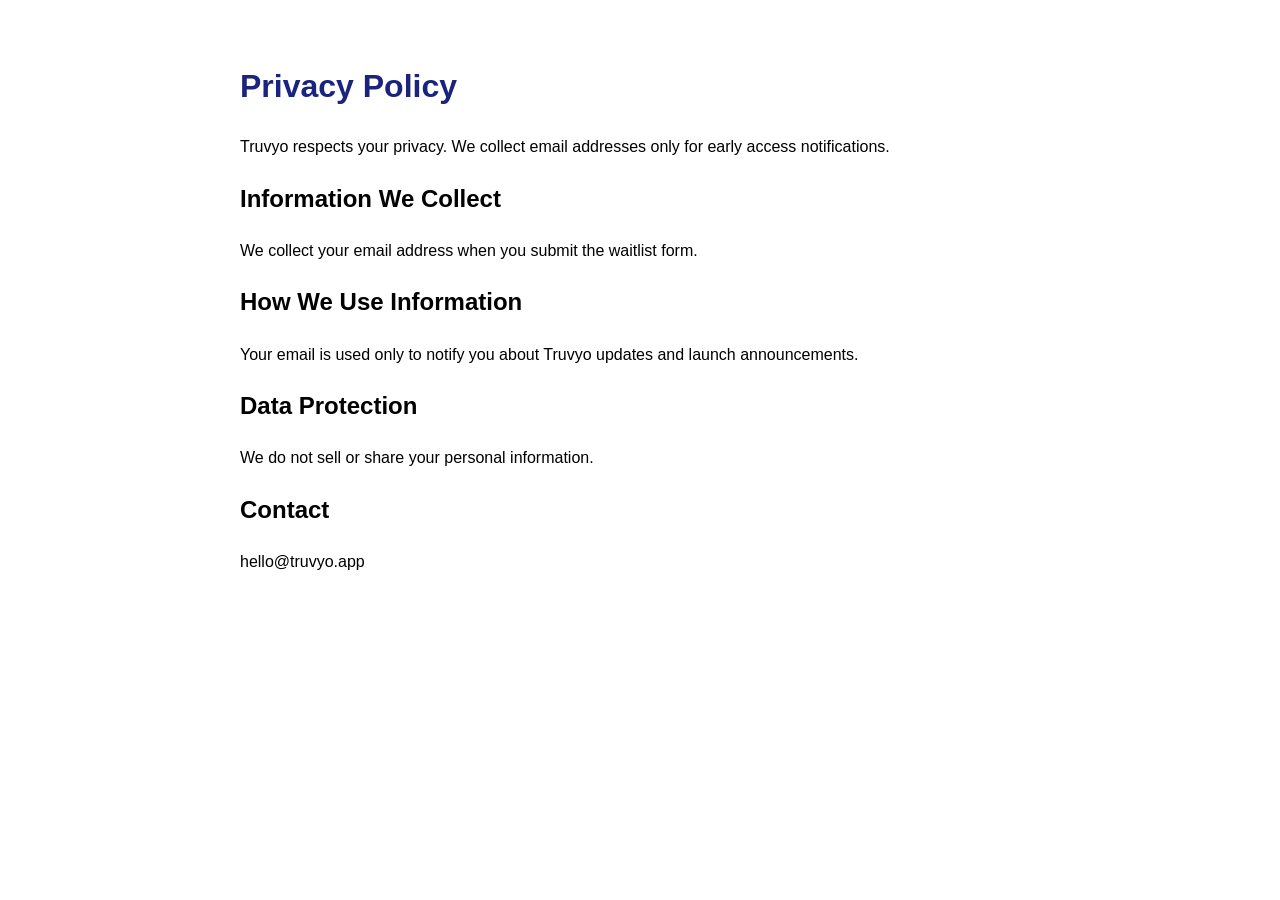
==== privacy.html @ 1d45cd67 "Create privacy.html" ====
<!DOCTYPE html>
<html lang="en">

<head>
<meta charset="UTF-8">
<title>Privacy Policy — Truvyo</title>

<meta name="viewport" content="width=device-width, initial-scale=1.0">

<style>

body {
font-family: Arial, sans-serif;
max-width: 800px;
margin: auto;
padding: 40px;
line-height: 1.6;
}

h1 {
color: #1A237E;
}

</style>

</head>

<body>

<h1>Privacy Policy</h1>

<p>
Truvyo respects your privacy. We collect email addresses
only for early access notifications.
</p>

<h2>Information We Collect</h2>

<p>
We collect your email address when you submit
the waitlist form.
</p>

<h2>How We Use Information</h2>

<p>
Your email is used only to notify you about
Truvyo updates and launch announcements.
</p>

<h2>Data Protection</h2>

<p>
We do not sell or share your personal information.
</p>

<h2>Contact</h2>

<p>
hello@truvyo.app
</p>

</body>

</html>
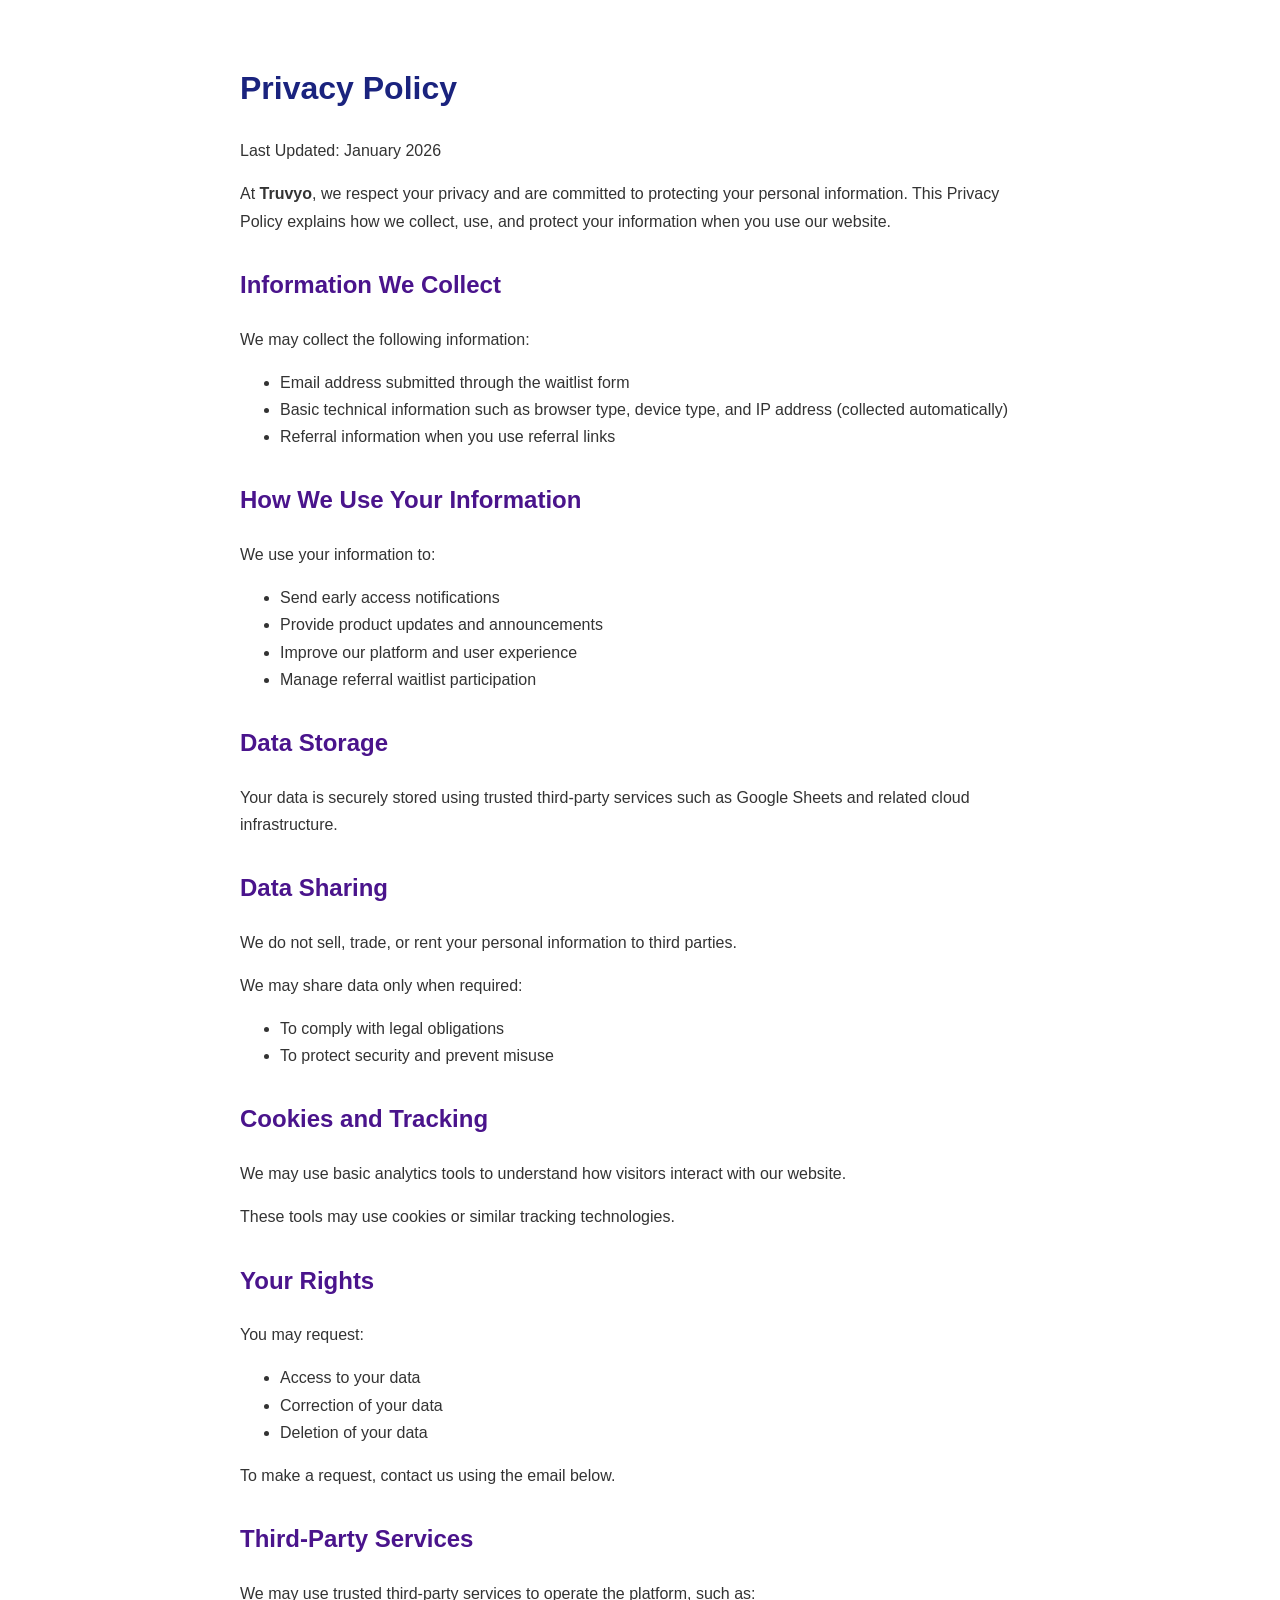
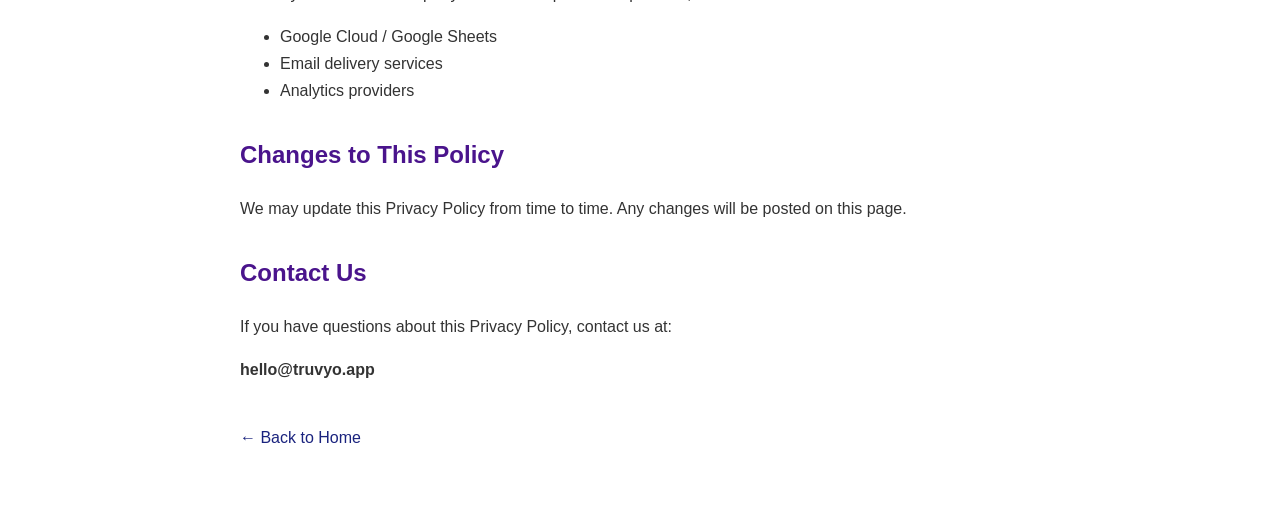
==== commit e7d4d0b8: "Update privacy.html" ====
--- a/privacy.html
+++ b/privacy.html
@@ -2,23 +2,52 @@
 <html lang="en">
 
 <head>
+
 <meta charset="UTF-8">
+
 <title>Privacy Policy — Truvyo</title>
 
-<meta name="viewport" content="width=device-width, initial-scale=1.0">
+<meta name="viewport"
+content="width=device-width, initial-scale=1.0">
 
 <style>
 
 body {
+
 font-family: Arial, sans-serif;
+
 max-width: 800px;
+
 margin: auto;
+
 padding: 40px;
-line-height: 1.6;
+
+line-height: 1.7;
+
+color: #333;
+
 }
 
 h1 {
+
 color: #1A237E;
+
+}
+
+h2 {
+
+margin-top: 30px;
+
+color: #4A148C;
+
+}
+
+a {
+
+color: #1A237E;
+
+text-decoration: none;
+
 }
 
 </style>
@@ -30,34 +59,183 @@
 <h1>Privacy Policy</h1>
 
 <p>
-Truvyo respects your privacy. We collect email addresses
-only for early access notifications.
+Last Updated: January 2026
+</p>
+
+<p>
+At <strong>Truvyo</strong>, we respect your privacy and are committed
+to protecting your personal information.
+This Privacy Policy explains how we collect,
+use, and protect your information when you use
+our website.
 </p>
 
 <h2>Information We Collect</h2>
 
 <p>
-We collect your email address when you submit
-the waitlist form.
-</p>
-
-<h2>How We Use Information</h2>
-
-<p>
-Your email is used only to notify you about
-Truvyo updates and launch announcements.
-</p>
-
-<h2>Data Protection</h2>
-
-<p>
-We do not sell or share your personal information.
-</p>
-
-<h2>Contact</h2>
-
-<p>
+We may collect the following information:
+</p>
+
+<ul>
+
+<li>
+Email address submitted through the waitlist form
+</li>
+
+<li>
+Basic technical information such as browser type,
+device type, and IP address (collected automatically)
+</li>
+
+<li>
+Referral information when you use referral links
+</li>
+
+</ul>
+
+<h2>How We Use Your Information</h2>
+
+<p>
+We use your information to:
+</p>
+
+<ul>
+
+<li>
+Send early access notifications
+</li>
+
+<li>
+Provide product updates and announcements
+</li>
+
+<li>
+Improve our platform and user experience
+</li>
+
+<li>
+Manage referral waitlist participation
+</li>
+
+</ul>
+
+<h2>Data Storage</h2>
+
+<p>
+Your data is securely stored using trusted
+third-party services such as Google Sheets
+and related cloud infrastructure.
+</p>
+
+<h2>Data Sharing</h2>
+
+<p>
+We do not sell, trade, or rent your personal
+information to third parties.
+</p>
+
+<p>
+We may share data only when required:
+</p>
+
+<ul>
+
+<li>
+To comply with legal obligations
+</li>
+
+<li>
+To protect security and prevent misuse
+</li>
+
+</ul>
+
+<h2>Cookies and Tracking</h2>
+
+<p>
+We may use basic analytics tools to
+understand how visitors interact
+with our website.
+</p>
+
+<p>
+These tools may use cookies
+or similar tracking technologies.
+</p>
+
+<h2>Your Rights</h2>
+
+<p>
+You may request:
+</p>
+
+<ul>
+
+<li>
+Access to your data
+</li>
+
+<li>
+Correction of your data
+</li>
+
+<li>
+Deletion of your data
+</li>
+
+</ul>
+
+<p>
+To make a request, contact us
+using the email below.
+</p>
+
+<h2>Third-Party Services</h2>
+
+<p>
+We may use trusted third-party
+services to operate the platform,
+such as:
+</p>
+
+<ul>
+
+<li>Google Cloud / Google Sheets</li>
+<li>Email delivery services</li>
+<li>Analytics providers</li>
+
+</ul>
+
+<h2>Changes to This Policy</h2>
+
+<p>
+We may update this Privacy Policy
+from time to time.
+Any changes will be posted
+on this page.
+</p>
+
+<h2>Contact Us</h2>
+
+<p>
+If you have questions about
+this Privacy Policy,
+contact us at:
+</p>
+
+<p>
+<strong>
 hello@truvyo.app
+</strong>
+</p>
+
+<p style="margin-top:40px;">
+
+<a href="/">
+← Back to Home
+
+</a>
+
 </p>
 
 </body>
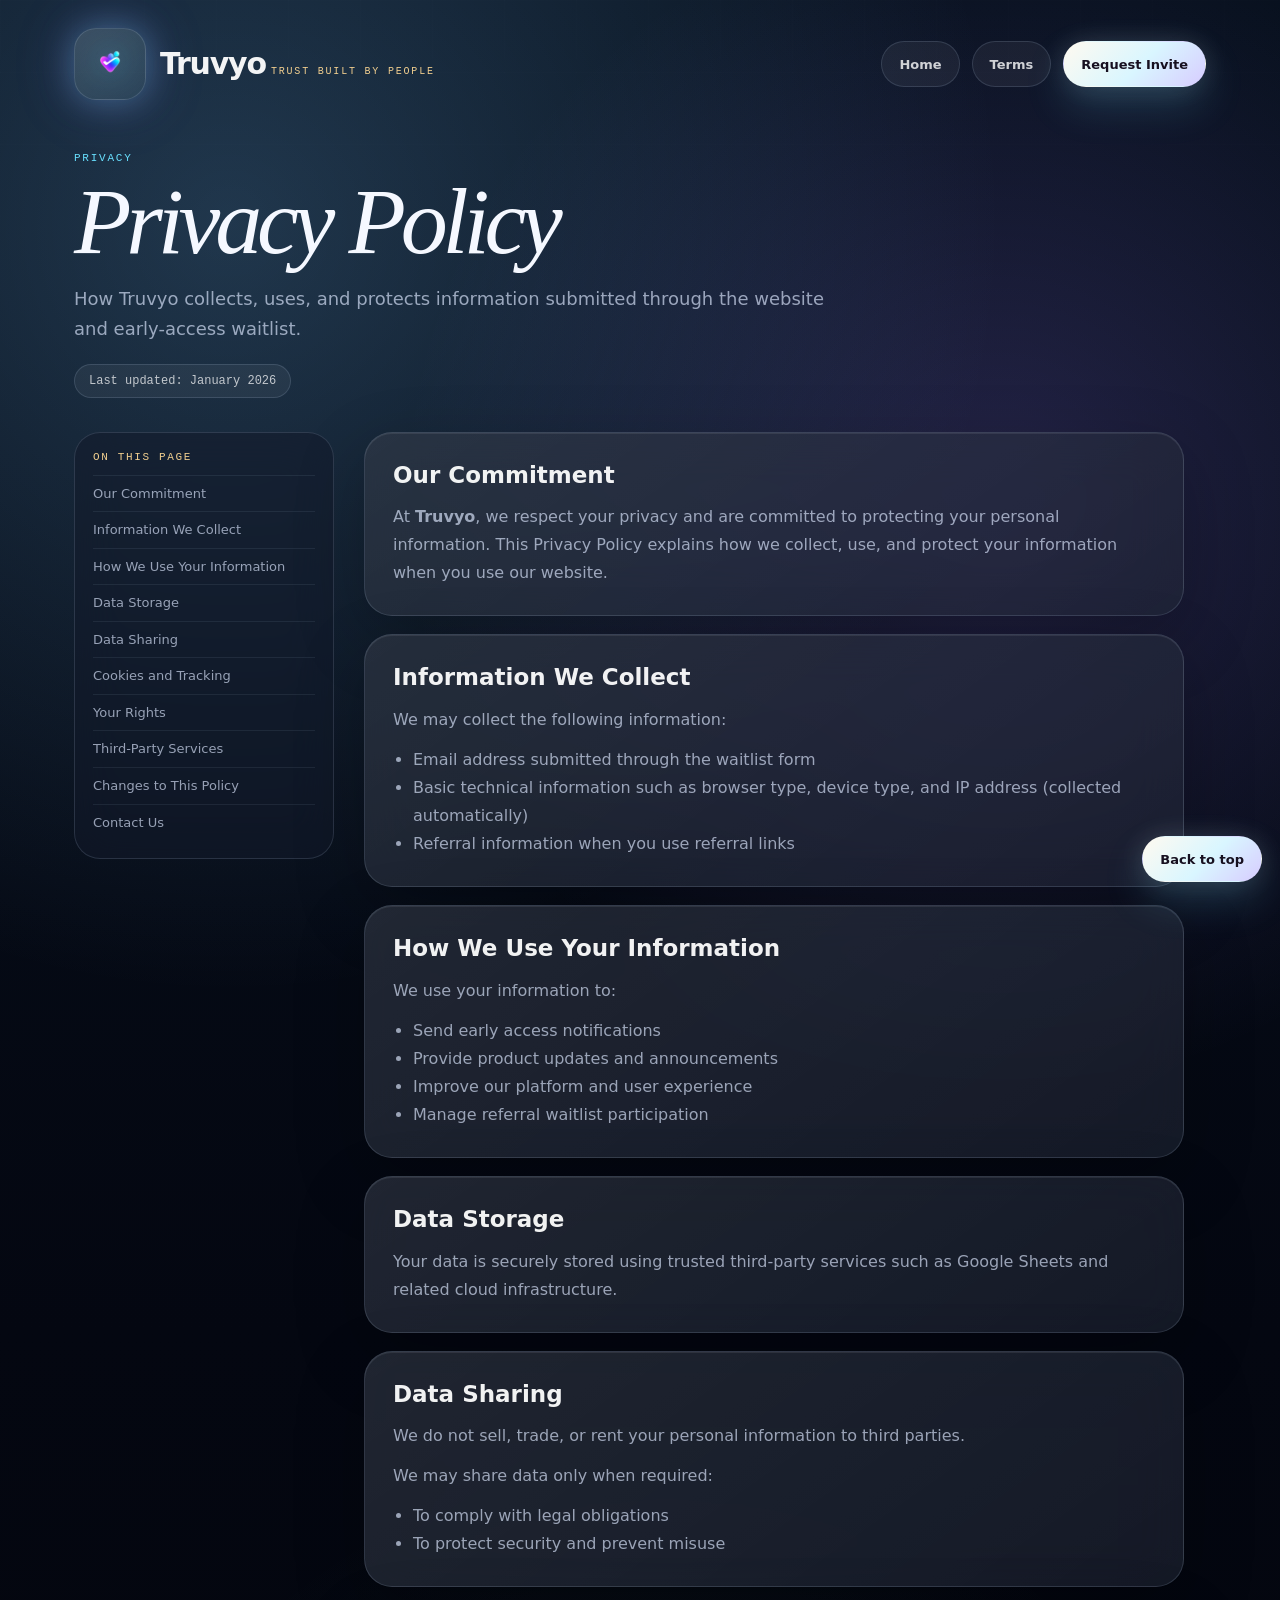
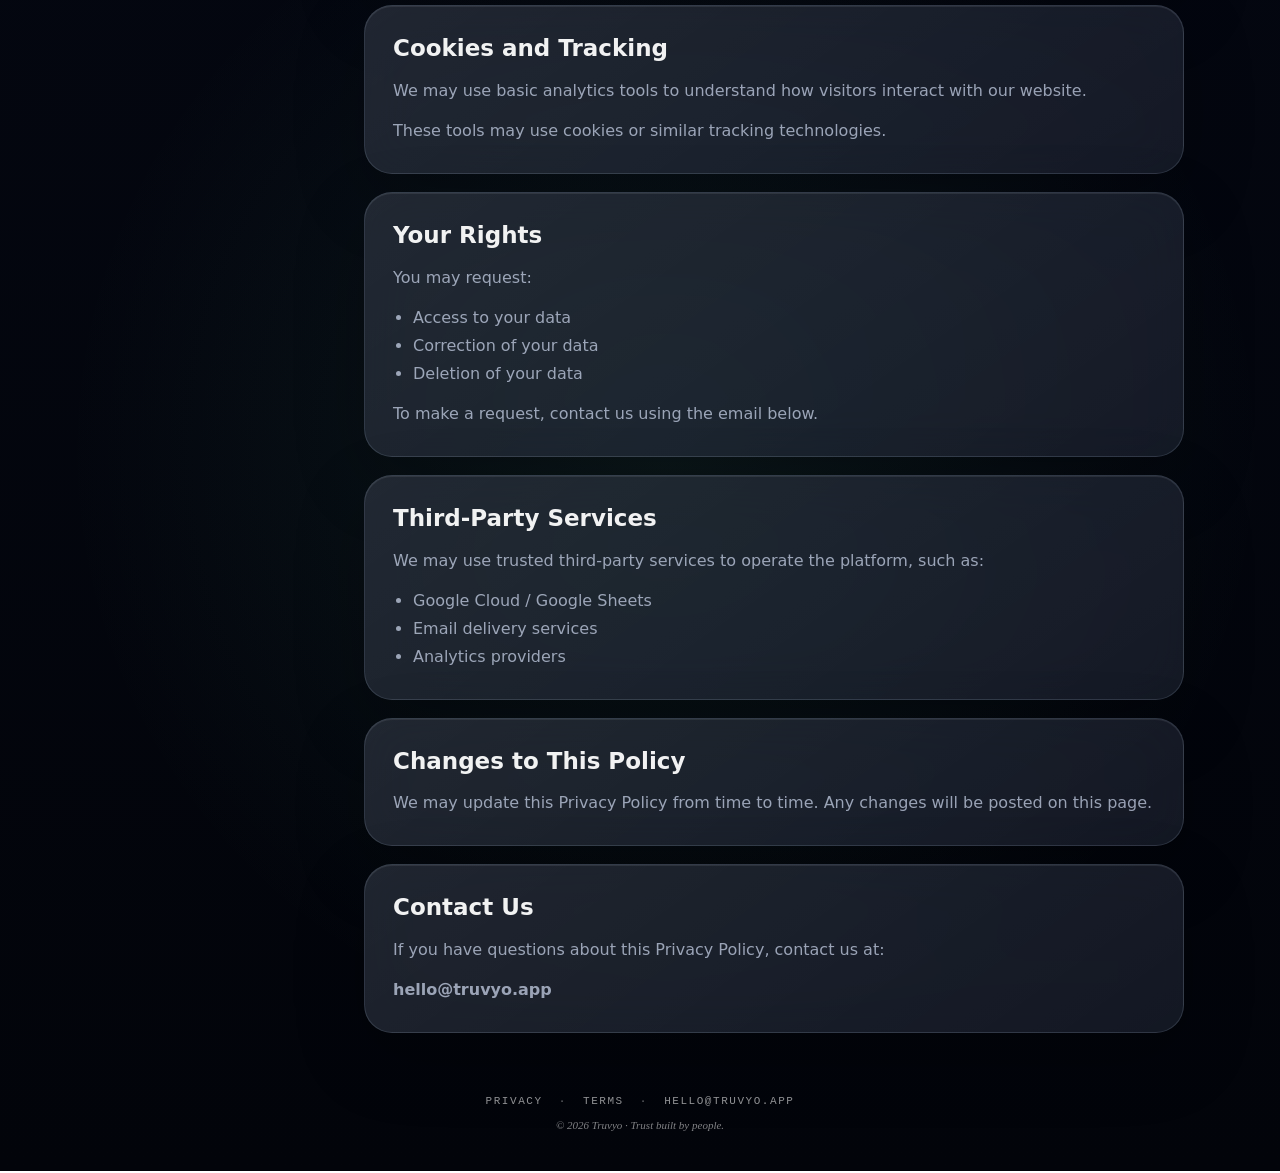
==== commit 31ba9d34: "Unify Truvyo public pages with premium design system" ====
--- a/privacy.html
+++ b/privacy.html
@@ -1,243 +1,149 @@
 <!DOCTYPE html>
 <html lang="en">
-
 <head>
-
-<meta charset="UTF-8">
-
-<title>Privacy Policy — Truvyo</title>
-
-<meta name="viewport"
-content="width=device-width, initial-scale=1.0">
-
-<style>
-
-body {
-
-font-family: Arial, sans-serif;
-
-max-width: 800px;
-
-margin: auto;
-
-padding: 40px;
-
-line-height: 1.7;
-
-color: #333;
-
-}
-
-h1 {
-
-color: #1A237E;
-
-}
-
-h2 {
-
-margin-top: 30px;
-
-color: #4A148C;
-
-}
-
-a {
-
-color: #1A237E;
-
-text-decoration: none;
-
-}
-
-</style>
-
+  <meta charset="UTF-8" />
+  <meta name="viewport" content="width=device-width, initial-scale=1.0" />
+  <title>Privacy Policy — Truvyo</title>
+  <meta name="description" content="Privacy Policy for the Truvyo coming-soon website and early access waitlist." />
+  <link rel="canonical" href="https://www.truvyo.app/privacy.html" />
+  <link rel="icon" href="/favicon.png" />
+  <link rel="stylesheet" href="assets/truvyo.css" />
 </head>
 
-<body>
+<body id="top">
+  <div class="site-shell">
+    <header class="site-header">
+      <a class="brand" href="/" aria-label="Truvyo home">
+        <span class="brand-mark"><img src="logo.png" alt="Truvyo logo" /></span>
+        <span>
+          <span class="wordmark">Truvyo</span>
+          <span class="brand-line">Trust built by people</span>
+        </span>
+      </a>
 
-<h1>Privacy Policy</h1>
+      <nav class="site-nav" aria-label="Primary navigation">
+        <a class="nav-link" href="/">Home</a>
+        <a class="nav-link" href="terms.html">Terms</a>
+        <a class="button" href="/#waitlistForm">Request Invite</a>
+      </nav>
+    </header>
 
-<p>
-Last Updated: January 2026
-</p>
+    <main>
+      <section class="hero" aria-labelledby="privacy-title">
+        <div class="kicker">Privacy</div>
+        <h1 id="privacy-title">Privacy Policy</h1>
+        <p class="hero-copy">How Truvyo collects, uses, and protects information submitted through the website and early-access waitlist.</p>
+        <p class="meta">Last updated: January 2026</p>
+      </section>
 
-<p>
-At <strong>Truvyo</strong>, we respect your privacy and are committed
-to protecting your personal information.
-This Privacy Policy explains how we collect,
-use, and protect your information when you use
-our website.
-</p>
+      <div class="page-layout">
+        <aside class="toc" aria-label="Privacy policy table of contents">
+          <div class="toc-title">On this page</div>
+          <a href="#commitment">Our Commitment</a>
+          <a href="#collect">Information We Collect</a>
+          <a href="#use">How We Use Your Information</a>
+          <a href="#storage">Data Storage</a>
+          <a href="#sharing">Data Sharing</a>
+          <a href="#cookies">Cookies and Tracking</a>
+          <a href="#rights">Your Rights</a>
+          <a href="#third-party">Third-Party Services</a>
+          <a href="#changes">Changes to This Policy</a>
+          <a href="#contact">Contact Us</a>
+        </aside>
 
-<h2>Information We Collect</h2>
+        <article class="content">
+          <section class="glass-card" id="commitment">
+            <h2>Our Commitment</h2>
+            <p>At <strong>Truvyo</strong>, we respect your privacy and are committed to protecting your personal information. This Privacy Policy explains how we collect, use, and protect your information when you use our website.</p>
+          </section>
 
-<p>
-We may collect the following information:
-</p>
+          <section class="glass-card" id="collect">
+            <h2>Information We Collect</h2>
+            <p>We may collect the following information:</p>
+            <ul>
+              <li>Email address submitted through the waitlist form</li>
+              <li>Basic technical information such as browser type, device type, and IP address (collected automatically)</li>
+              <li>Referral information when you use referral links</li>
+            </ul>
+          </section>
 
-<ul>
+          <section class="glass-card" id="use">
+            <h2>How We Use Your Information</h2>
+            <p>We use your information to:</p>
+            <ul>
+              <li>Send early access notifications</li>
+              <li>Provide product updates and announcements</li>
+              <li>Improve our platform and user experience</li>
+              <li>Manage referral waitlist participation</li>
+            </ul>
+          </section>
 
-<li>
-Email address submitted through the waitlist form
-</li>
+          <section class="glass-card" id="storage">
+            <h2>Data Storage</h2>
+            <p>Your data is securely stored using trusted third-party services such as Google Sheets and related cloud infrastructure.</p>
+          </section>
 
-<li>
-Basic technical information such as browser type,
-device type, and IP address (collected automatically)
-</li>
+          <section class="glass-card" id="sharing">
+            <h2>Data Sharing</h2>
+            <p>We do not sell, trade, or rent your personal information to third parties.</p>
+            <p>We may share data only when required:</p>
+            <ul>
+              <li>To comply with legal obligations</li>
+              <li>To protect security and prevent misuse</li>
+            </ul>
+          </section>
 
-<li>
-Referral information when you use referral links
-</li>
+          <section class="glass-card" id="cookies">
+            <h2>Cookies and Tracking</h2>
+            <p>We may use basic analytics tools to understand how visitors interact with our website.</p>
+            <p>These tools may use cookies or similar tracking technologies.</p>
+          </section>
 
-</ul>
+          <section class="glass-card" id="rights">
+            <h2>Your Rights</h2>
+            <p>You may request:</p>
+            <ul>
+              <li>Access to your data</li>
+              <li>Correction of your data</li>
+              <li>Deletion of your data</li>
+            </ul>
+            <p>To make a request, contact us using the email below.</p>
+          </section>
 
-<h2>How We Use Your Information</h2>
+          <section class="glass-card" id="third-party">
+            <h2>Third-Party Services</h2>
+            <p>We may use trusted third-party services to operate the platform, such as:</p>
+            <ul>
+              <li>Google Cloud / Google Sheets</li>
+              <li>Email delivery services</li>
+              <li>Analytics providers</li>
+            </ul>
+          </section>
 
-<p>
-We use your information to:
-</p>
+          <section class="glass-card" id="changes">
+            <h2>Changes to This Policy</h2>
+            <p>We may update this Privacy Policy from time to time. Any changes will be posted on this page.</p>
+          </section>
 
-<ul>
+          <section class="glass-card" id="contact">
+            <h2>Contact Us</h2>
+            <p>If you have questions about this Privacy Policy, contact us at:</p>
+            <p><strong>hello@truvyo.app</strong></p>
+          </section>
+        </article>
+      </div>
+    </main>
 
-<li>
-Send early access notifications
-</li>
+    <a class="button back-top" href="#top">Back to top</a>
 
-<li>
-Provide product updates and announcements
-</li>
-
-<li>
-Improve our platform and user experience
-</li>
-
-<li>
-Manage referral waitlist participation
-</li>
-
-</ul>
-
-<h2>Data Storage</h2>
-
-<p>
-Your data is securely stored using trusted
-third-party services such as Google Sheets
-and related cloud infrastructure.
-</p>
-
-<h2>Data Sharing</h2>
-
-<p>
-We do not sell, trade, or rent your personal
-information to third parties.
-</p>
-
-<p>
-We may share data only when required:
-</p>
-
-<ul>
-
-<li>
-To comply with legal obligations
-</li>
-
-<li>
-To protect security and prevent misuse
-</li>
-
-</ul>
-
-<h2>Cookies and Tracking</h2>
-
-<p>
-We may use basic analytics tools to
-understand how visitors interact
-with our website.
-</p>
-
-<p>
-These tools may use cookies
-or similar tracking technologies.
-</p>
-
-<h2>Your Rights</h2>
-
-<p>
-You may request:
-</p>
-
-<ul>
-
-<li>
-Access to your data
-</li>
-
-<li>
-Correction of your data
-</li>
-
-<li>
-Deletion of your data
-</li>
-
-</ul>
-
-<p>
-To make a request, contact us
-using the email below.
-</p>
-
-<h2>Third-Party Services</h2>
-
-<p>
-We may use trusted third-party
-services to operate the platform,
-such as:
-</p>
-
-<ul>
-
-<li>Google Cloud / Google Sheets</li>
-<li>Email delivery services</li>
-<li>Analytics providers</li>
-
-</ul>
-
-<h2>Changes to This Policy</h2>
-
-<p>
-We may update this Privacy Policy
-from time to time.
-Any changes will be posted
-on this page.
-</p>
-
-<h2>Contact Us</h2>
-
-<p>
-If you have questions about
-this Privacy Policy,
-contact us at:
-</p>
-
-<p>
-<strong>
-hello@truvyo.app
-</strong>
-</p>
-
-<p style="margin-top:40px;">
-
-<a href="/">
-← Back to Home
-
-</a>
-
-</p>
-
+    <footer class="site-footer">
+      <a href="privacy.html">PRIVACY</a>
+      ·
+      <a href="terms.html">TERMS</a>
+      ·
+      <a href="mailto:hello@truvyo.app">HELLO@TRUVYO.APP</a>
+      <div class="footer-line">© 2026 Truvyo · Trust built by people.</div>
+    </footer>
+  </div>
 </body>
-
 </html>
--- a/assets/truvyo.css
+++ b/assets/truvyo.css
@@ -0,0 +1,409 @@
+:root {
+  --bg: #040711;
+  --surface: rgba(14, 20, 34, 0.74);
+  --surface-soft: rgba(19, 26, 43, 0.54);
+  --border: rgba(203, 224, 255, 0.14);
+  --border-strong: rgba(203, 224, 255, 0.22);
+  --text: #f5f8ff;
+  --muted: rgba(222, 232, 255, 0.66);
+  --soft: rgba(222, 232, 255, 0.46);
+  --brand: #7cc7ff;
+  --brand-2: #9b7cff;
+  --trust: #68e0ff;
+  --safe: #72f0bc;
+  --premium: #f2cf8f;
+}
+
+* {
+  box-sizing: border-box;
+  margin: 0;
+  padding: 0;
+}
+
+html {
+  scroll-behavior: smooth;
+}
+
+html,
+body {
+  width: 100%;
+  min-height: 100%;
+  overflow-x: hidden;
+}
+
+body {
+  min-height: 100vh;
+  background:
+    radial-gradient(circle at 18% 8%, rgba(124, 199, 255, 0.22), transparent 28%),
+    radial-gradient(circle at 78% 18%, rgba(155, 124, 255, 0.2), transparent 24%),
+    radial-gradient(circle at 52% 74%, rgba(114, 240, 188, 0.08), transparent 28%),
+    linear-gradient(180deg, #07101d 0%, var(--bg) 48%, #02040a 100%);
+  color: var(--text);
+  font-family: Inter, ui-sans-serif, system-ui, -apple-system, BlinkMacSystemFont, "Segoe UI", sans-serif;
+}
+
+body::before {
+  content: "";
+  position: fixed;
+  inset: 0;
+  pointer-events: none;
+  background:
+    linear-gradient(rgba(255,255,255,0.028) 1px, transparent 1px),
+    linear-gradient(90deg, rgba(255,255,255,0.022) 1px, transparent 1px);
+  background-size: 72px 72px;
+  mask-image: linear-gradient(to bottom, rgba(0,0,0,0.82), transparent 78%);
+  opacity: 0.42;
+}
+
+a {
+  color: inherit;
+}
+
+a:focus-visible,
+button:focus-visible {
+  outline: 2px solid rgba(104,224,255,0.95);
+  outline-offset: 4px;
+}
+
+.site-shell {
+  width: min(100%, 1180px);
+  margin: 0 auto;
+  padding: 28px 24px 36px;
+  position: relative;
+  z-index: 1;
+}
+
+.site-header {
+  display: flex;
+  align-items: center;
+  justify-content: space-between;
+  gap: 22px;
+  margin-bottom: 52px;
+}
+
+.brand {
+  display: inline-flex;
+  align-items: center;
+  gap: 14px;
+  text-decoration: none;
+}
+
+.brand-mark {
+  width: 72px;
+  height: 72px;
+  border-radius: 22px;
+  display: grid;
+  place-items: center;
+  background:
+    linear-gradient(145deg, rgba(255,255,255,0.12), rgba(255,255,255,0.045)),
+    rgba(124,199,255,0.08);
+  border: 1px solid rgba(203,224,255,0.16);
+  box-shadow:
+    0 0 34px rgba(124,199,255,0.34),
+    0 0 62px rgba(155,124,255,0.22);
+}
+
+.brand-mark img {
+  width: 54px;
+  height: 54px;
+  object-fit: contain;
+  filter: drop-shadow(0 0 16px rgba(104,224,255,0.58));
+}
+
+.wordmark {
+  color: rgba(255,255,255,0.95);
+  font-size: 30px;
+  font-weight: 900;
+  line-height: 0.95;
+  letter-spacing: -0.04em;
+}
+
+.brand-line {
+  color: var(--premium);
+  font-family: ui-monospace, SFMono-Regular, Menlo, monospace;
+  font-size: 10px;
+  letter-spacing: 0.18em;
+  text-transform: uppercase;
+  margin-top: 6px;
+}
+
+.site-nav {
+  display: flex;
+  align-items: center;
+  gap: 12px;
+  flex-wrap: wrap;
+}
+
+.nav-link,
+.button {
+  min-height: 46px;
+  display: inline-flex;
+  align-items: center;
+  justify-content: center;
+  border-radius: 999px;
+  padding: 0 17px;
+  color: rgba(255,255,255,0.8);
+  border: 1px solid var(--border);
+  background: rgba(255,255,255,0.055);
+  text-decoration: none;
+  font-size: 13px;
+  font-weight: 800;
+  transition: transform 0.24s ease, border-color 0.24s ease, color 0.24s ease, box-shadow 0.24s ease;
+}
+
+.button {
+  color: #171020;
+  border-color: transparent;
+  background: linear-gradient(135deg, #fffaf0, #d9f6ff 54%, #d7ccff);
+  box-shadow: 0 18px 42px rgba(104,224,255,0.18), 0 0 28px rgba(255,255,255,0.13);
+}
+
+.nav-link:hover,
+.button:hover {
+  transform: translateY(-2px);
+  border-color: var(--border-strong);
+}
+
+.hero {
+  margin-bottom: 34px;
+}
+
+.kicker {
+  color: var(--trust);
+  font-family: ui-monospace, SFMono-Regular, Menlo, monospace;
+  font-size: 11px;
+  letter-spacing: 0.16em;
+  text-transform: uppercase;
+  margin-bottom: 12px;
+}
+
+h1 {
+  max-width: 900px;
+  color: var(--text);
+  font-family: Georgia, "Times New Roman", serif;
+  font-style: italic;
+  font-weight: 500;
+  font-size: clamp(48px, 8vw, 94px);
+  line-height: 0.96;
+  letter-spacing: -0.055em;
+  margin-bottom: 18px;
+}
+
+.hero-copy {
+  max-width: 760px;
+  color: var(--muted);
+  font-size: 18px;
+  line-height: 1.65;
+}
+
+.meta {
+  display: inline-flex;
+  margin-top: 20px;
+  border-radius: 999px;
+  padding: 9px 14px;
+  color: rgba(255,255,255,0.72);
+  border: 1px solid var(--border);
+  background: rgba(255,255,255,0.055);
+  font-family: ui-monospace, SFMono-Regular, Menlo, monospace;
+  font-size: 12px;
+}
+
+.page-layout {
+  display: grid;
+  grid-template-columns: 260px minmax(0, 1fr);
+  gap: 30px;
+  align-items: start;
+}
+
+.toc {
+  position: sticky;
+  top: 24px;
+  border-radius: 26px;
+  padding: 18px;
+  background: var(--surface-soft);
+  border: 1px solid var(--border);
+  backdrop-filter: blur(22px);
+  -webkit-backdrop-filter: blur(22px);
+}
+
+.toc-title {
+  color: var(--premium);
+  font-family: ui-monospace, SFMono-Regular, Menlo, monospace;
+  font-size: 11px;
+  letter-spacing: 0.15em;
+  text-transform: uppercase;
+  margin-bottom: 12px;
+}
+
+.toc a {
+  display: block;
+  color: var(--muted);
+  text-decoration: none;
+  font-size: 13px;
+  line-height: 1.35;
+  padding: 9px 0;
+  border-top: 1px solid rgba(203,224,255,0.08);
+}
+
+.toc a:hover {
+  color: var(--text);
+}
+
+.content {
+  max-width: 820px;
+}
+
+.glass-card {
+  border-radius: 28px;
+  padding: 28px;
+  margin-bottom: 18px;
+  border: 1px solid var(--border);
+  background:
+    linear-gradient(145deg, rgba(255,255,255,0.088), rgba(255,255,255,0.034)),
+    var(--surface-soft);
+  box-shadow:
+    inset 0 1px 0 rgba(255,255,255,0.08),
+    0 24px 70px rgba(0,0,0,0.24);
+  backdrop-filter: blur(24px);
+  -webkit-backdrop-filter: blur(24px);
+}
+
+.glass-card h2 {
+  color: rgba(255,255,255,0.94);
+  font-size: 23px;
+  line-height: 1.25;
+  margin-bottom: 14px;
+}
+
+.glass-card p,
+.glass-card li {
+  color: var(--muted);
+  font-size: 16px;
+  line-height: 1.75;
+}
+
+.glass-card p + p,
+.glass-card ul + p,
+.glass-card p + ul {
+  margin-top: 12px;
+}
+
+.glass-card ul {
+  padding-left: 20px;
+}
+
+.glass-card a {
+  color: var(--trust);
+  text-decoration: none;
+}
+
+.center-card {
+  max-width: 680px;
+  margin: 86px auto;
+  text-align: center;
+}
+
+.status-icon {
+  width: 74px;
+  height: 74px;
+  margin: 0 auto 20px;
+  border-radius: 24px;
+  display: grid;
+  place-items: center;
+  color: #171020;
+  background: linear-gradient(135deg, #fffaf0, var(--safe));
+  box-shadow: 0 0 44px rgba(114,240,188,0.25);
+  font-size: 30px;
+}
+
+.back-top {
+  position: fixed;
+  right: 18px;
+  bottom: 18px;
+  z-index: 5;
+}
+
+.site-footer {
+  text-align: center;
+  padding: 44px 0 4px;
+  color: rgba(255,255,255,0.42);
+  font-size: 11px;
+  letter-spacing: 0.14em;
+  font-family: ui-monospace, SFMono-Regular, Menlo, monospace;
+}
+
+.site-footer a {
+  color: rgba(255,255,255,0.58);
+  text-decoration: none;
+  margin: 0 8px;
+}
+
+.footer-line {
+  margin-top: 12px;
+  font-family: Georgia, "Times New Roman", serif;
+  font-style: italic;
+  letter-spacing: 0;
+  color: rgba(255,255,255,0.5);
+}
+
+@media (max-width: 860px) {
+  .site-shell {
+    padding: 18px 14px 28px;
+  }
+
+  .site-header {
+    align-items: flex-start;
+    flex-direction: column;
+    margin-bottom: 40px;
+  }
+
+  .page-layout {
+    grid-template-columns: 1fr;
+  }
+
+  .toc {
+    position: relative;
+    top: auto;
+  }
+}
+
+@media (max-width: 560px) {
+  .brand-mark {
+    width: 64px;
+    height: 64px;
+    border-radius: 20px;
+  }
+
+  .brand-mark img {
+    width: 48px;
+    height: 48px;
+  }
+
+  .wordmark {
+    font-size: 27px;
+  }
+
+  .site-nav,
+  .button,
+  .nav-link {
+    width: 100%;
+  }
+
+  .glass-card {
+    border-radius: 22px;
+    padding: 21px;
+  }
+
+  .back-top {
+    display: none;
+  }
+}
+
+@media (prefers-reduced-motion: reduce) {
+  * {
+    animation-duration: 0.01ms !important;
+    animation-iteration-count: 1 !important;
+    scroll-behavior: auto !important;
+    transition-duration: 0.01ms !important;
+  }
+}
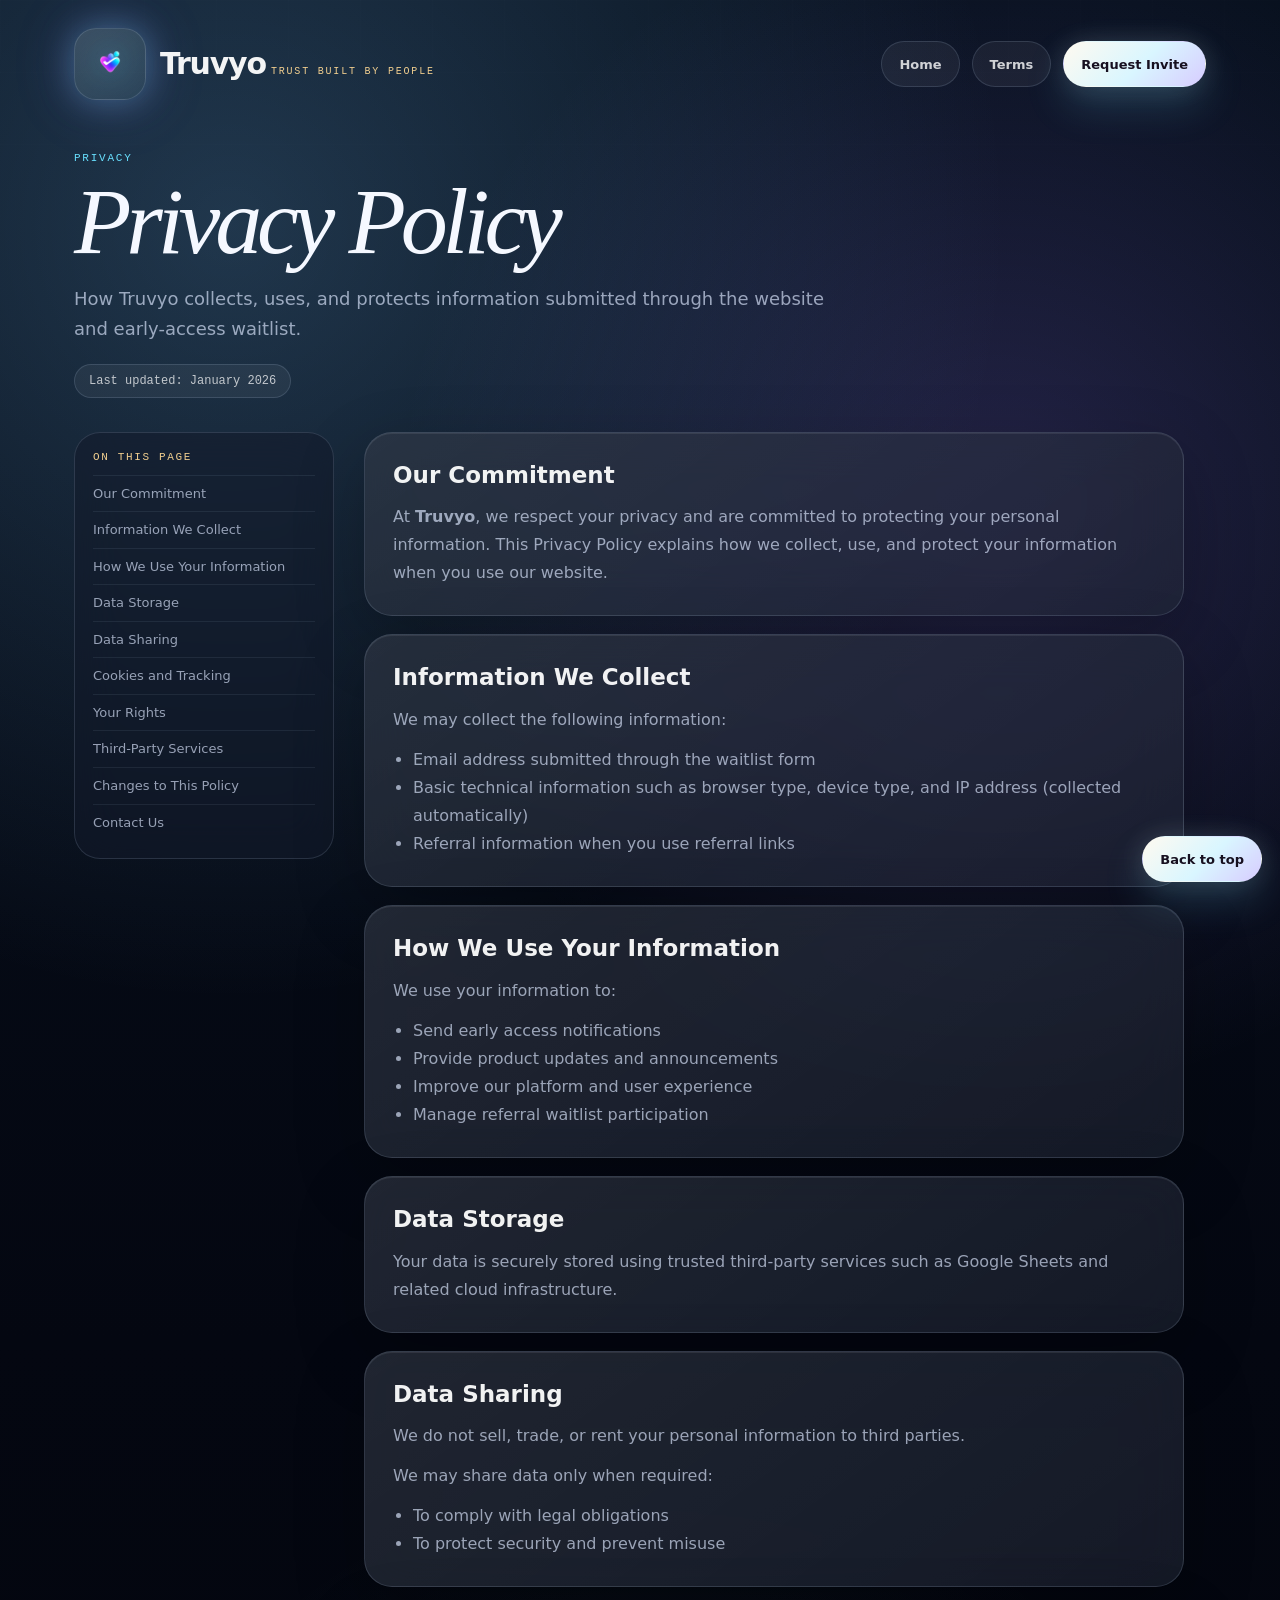
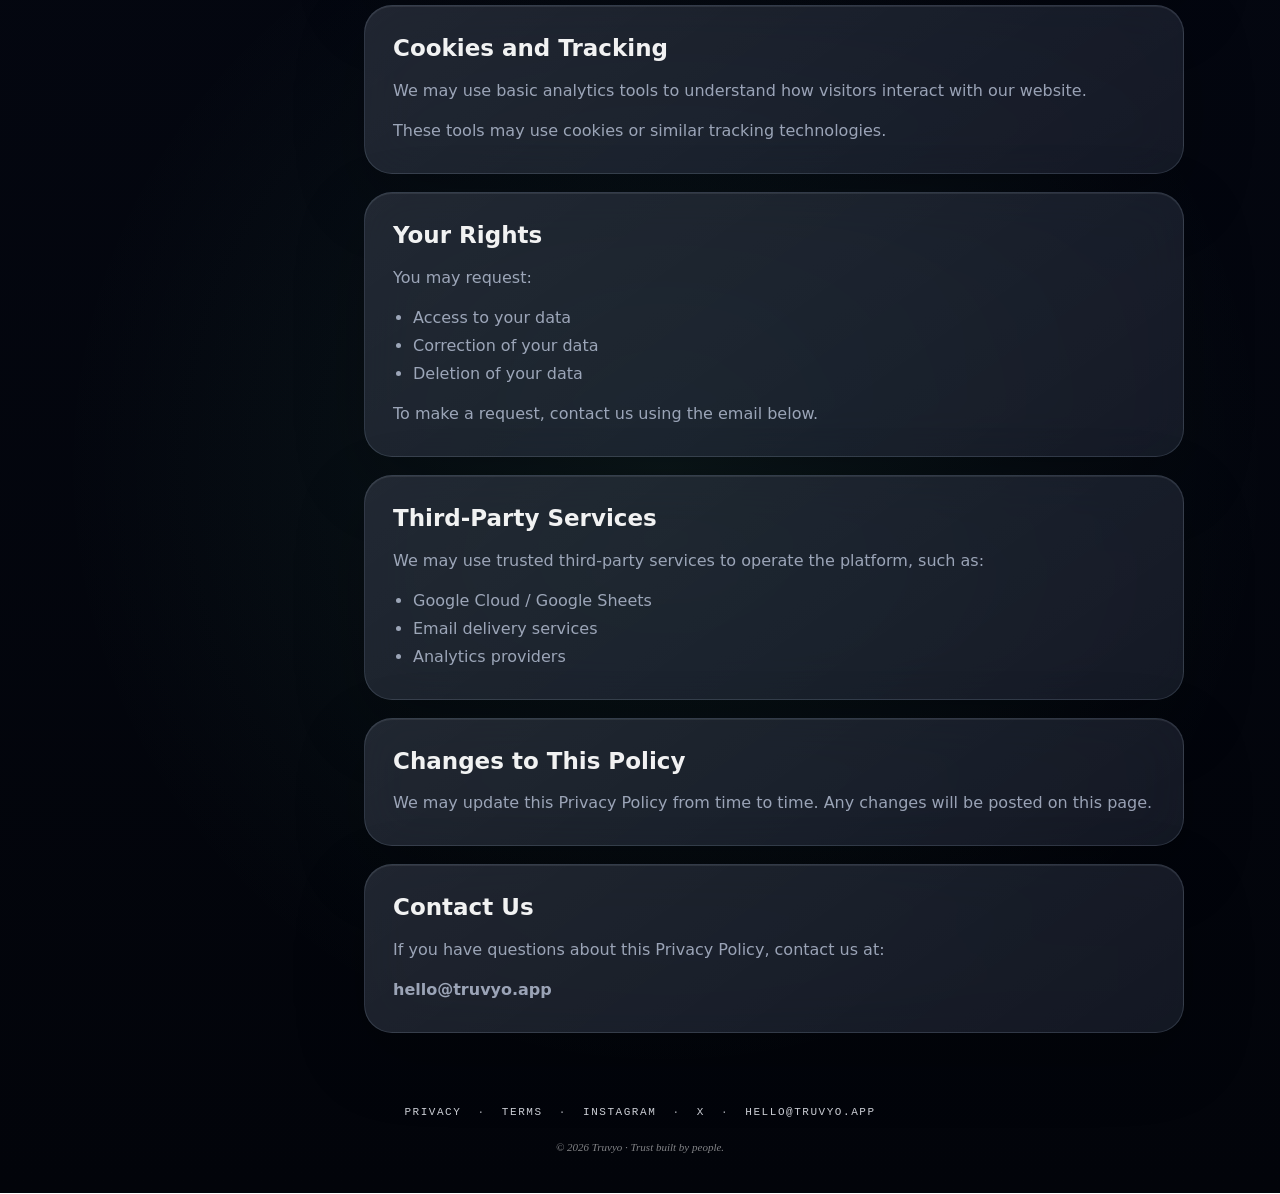
==== commit 781f674e: "Improve Truvyo animations and footer link visibility" ====
--- a/privacy.html
+++ b/privacy.html
@@ -6,7 +6,12 @@
   <title>Privacy Policy — Truvyo</title>
   <meta name="description" content="Privacy Policy for the Truvyo coming-soon website and early access waitlist." />
   <link rel="canonical" href="https://www.truvyo.app/privacy.html" />
-  <link rel="icon" href="/favicon.png" />
+  <link rel="icon" href="/favicon.ico?v=2" sizes="any" />
+  <link rel="icon" type="image/png" sizes="32x32" href="/favicon-32x32.png?v=2" />
+  <link rel="icon" type="image/png" sizes="16x16" href="/favicon-16x16.png?v=2" />
+  <link rel="icon" type="image/png" sizes="512x512" href="/favicon.png?v=2" />
+  <link rel="apple-touch-icon" href="/apple-touch-icon.png?v=2" />
+  <link rel="manifest" href="/site.webmanifest?v=2" />
   <link rel="stylesheet" href="assets/truvyo.css" />
 </head>
 
@@ -141,6 +146,10 @@
       ·
       <a href="terms.html">TERMS</a>
       ·
+      <a href="https://www.instagram.com/truvyoapp" aria-label="Truvyo on Instagram">INSTAGRAM</a>
+      ·
+      <a href="https://x.com/truvyo" aria-label="Truvyo on X">X</a>
+      ·
       <a href="mailto:hello@truvyo.app">HELLO@TRUVYO.APP</a>
       <div class="footer-line">© 2026 Truvyo · Trust built by people.</div>
     </footer>
--- a/assets/truvyo.css
+++ b/assets/truvyo.css
@@ -326,16 +326,25 @@
 .site-footer {
   text-align: center;
   padding: 44px 0 4px;
-  color: rgba(255,255,255,0.42);
+  color: rgba(245,248,255,0.68);
   font-size: 11px;
   letter-spacing: 0.14em;
   font-family: ui-monospace, SFMono-Regular, Menlo, monospace;
 }
 
 .site-footer a {
-  color: rgba(255,255,255,0.58);
+  color: rgba(245,248,255,0.84);
   text-decoration: none;
   margin: 0 8px;
+  min-height: 34px;
+  display: inline-flex;
+  align-items: center;
+  transition: color 0.22s ease, text-shadow 0.22s ease;
+}
+
+.site-footer a:hover {
+  color: var(--text);
+  text-shadow: 0 0 18px rgba(104,224,255,0.34);
 }
 
 .footer-line {
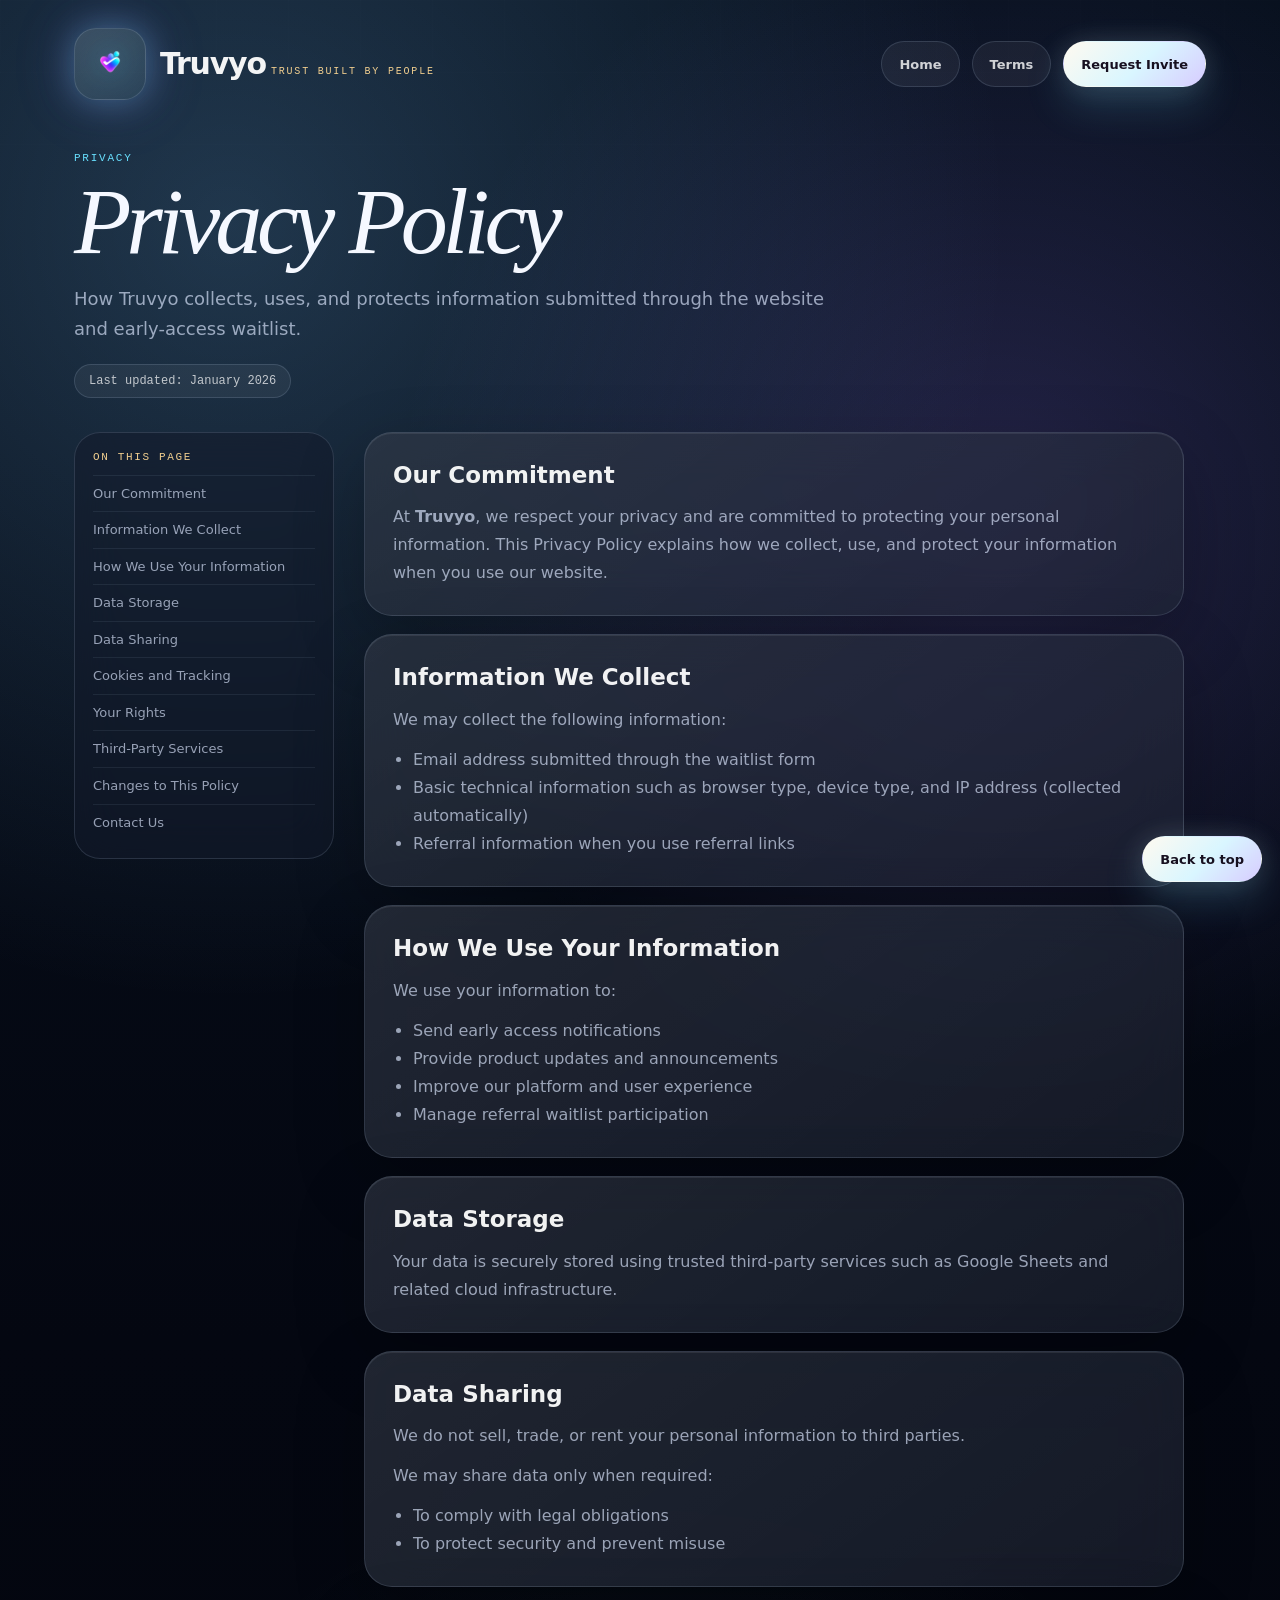
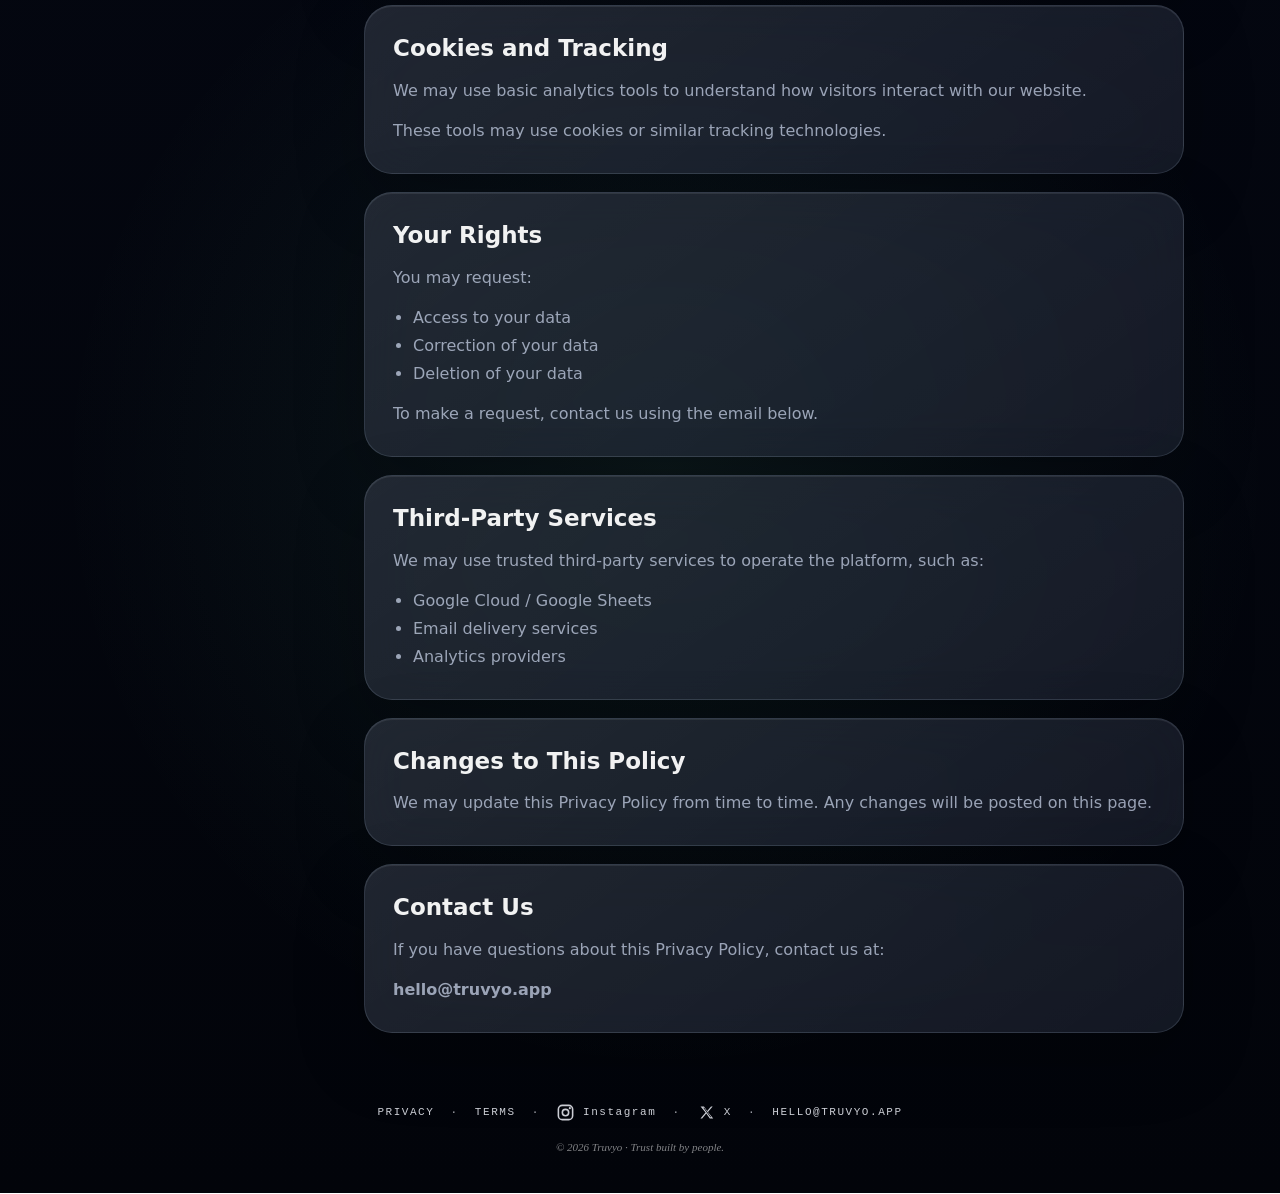
==== commit f5e15b07: "Restore Truvyo footer social icons" ====
--- a/privacy.html
+++ b/privacy.html
@@ -6,12 +6,12 @@
   <title>Privacy Policy — Truvyo</title>
   <meta name="description" content="Privacy Policy for the Truvyo coming-soon website and early access waitlist." />
   <link rel="canonical" href="https://www.truvyo.app/privacy.html" />
-  <link rel="icon" href="/favicon.ico?v=2" sizes="any" />
-  <link rel="icon" type="image/png" sizes="32x32" href="/favicon-32x32.png?v=2" />
-  <link rel="icon" type="image/png" sizes="16x16" href="/favicon-16x16.png?v=2" />
-  <link rel="icon" type="image/png" sizes="512x512" href="/favicon.png?v=2" />
-  <link rel="apple-touch-icon" href="/apple-touch-icon.png?v=2" />
-  <link rel="manifest" href="/site.webmanifest?v=2" />
+  <link rel="icon" href="/favicon.ico?v=3" sizes="any" />
+  <link rel="icon" type="image/png" sizes="32x32" href="/favicon-32x32.png?v=3" />
+  <link rel="icon" type="image/png" sizes="16x16" href="/favicon-16x16.png?v=3" />
+  <link rel="icon" type="image/png" sizes="512x512" href="/favicon.png?v=3" />
+  <link rel="apple-touch-icon" href="/apple-touch-icon.png?v=3" />
+  <link rel="manifest" href="/site.webmanifest?v=3" />
   <link rel="stylesheet" href="assets/truvyo.css" />
 </head>
 
@@ -146,9 +146,9 @@
       ·
       <a href="terms.html">TERMS</a>
       ·
-      <a href="https://www.instagram.com/truvyoapp" aria-label="Truvyo on Instagram">INSTAGRAM</a>
+      <a href="https://www.instagram.com/truvyoapp" aria-label="Instagram"><svg viewBox="0 0 24 24" aria-hidden="true" focusable="false"><rect x="3" y="3" width="18" height="18" rx="5" fill="none" stroke="currentColor" stroke-width="2" /><circle cx="12" cy="12" r="4" fill="none" stroke="currentColor" stroke-width="2" /><circle cx="17.5" cy="6.5" r="1.4" fill="currentColor" /></svg><span>Instagram</span></a>
       ·
-      <a href="https://x.com/truvyo" aria-label="Truvyo on X">X</a>
+      <a href="https://x.com/truvyo" aria-label="X (Twitter)"><svg viewBox="0 0 24 24" aria-hidden="true" focusable="false"><path d="M4.5 4.5h4.3l4.1 5.6 4.8-5.6h2.1l-6 7 6.7 8h-4.3l-4.5-6.1-5.2 6.1H4.4l6.4-7.5-6.3-7.5Zm3.4 1.6 9 11.8h1.2L9.1 6.1H7.9Z" fill="currentColor" /></svg><span>X</span></a>
       ·
       <a href="mailto:hello@truvyo.app">HELLO@TRUVYO.APP</a>
       <div class="footer-line">© 2026 Truvyo · Trust built by people.</div>
--- a/assets/truvyo.css
+++ b/assets/truvyo.css
@@ -339,12 +339,22 @@
   min-height: 34px;
   display: inline-flex;
   align-items: center;
-  transition: color 0.22s ease, text-shadow 0.22s ease;
+  gap: 8px;
+  vertical-align: middle;
+  transition: color 0.22s ease, text-shadow 0.22s ease, transform 0.22s ease, opacity 0.22s ease;
+}
+
+.site-footer a svg {
+  width: 19px;
+  height: 19px;
+  color: currentColor;
+  flex: 0 0 auto;
 }
 
 .site-footer a:hover {
   color: var(--text);
   text-shadow: 0 0 18px rgba(104,224,255,0.34);
+  transform: translateY(-2px);
 }
 
 .footer-line {
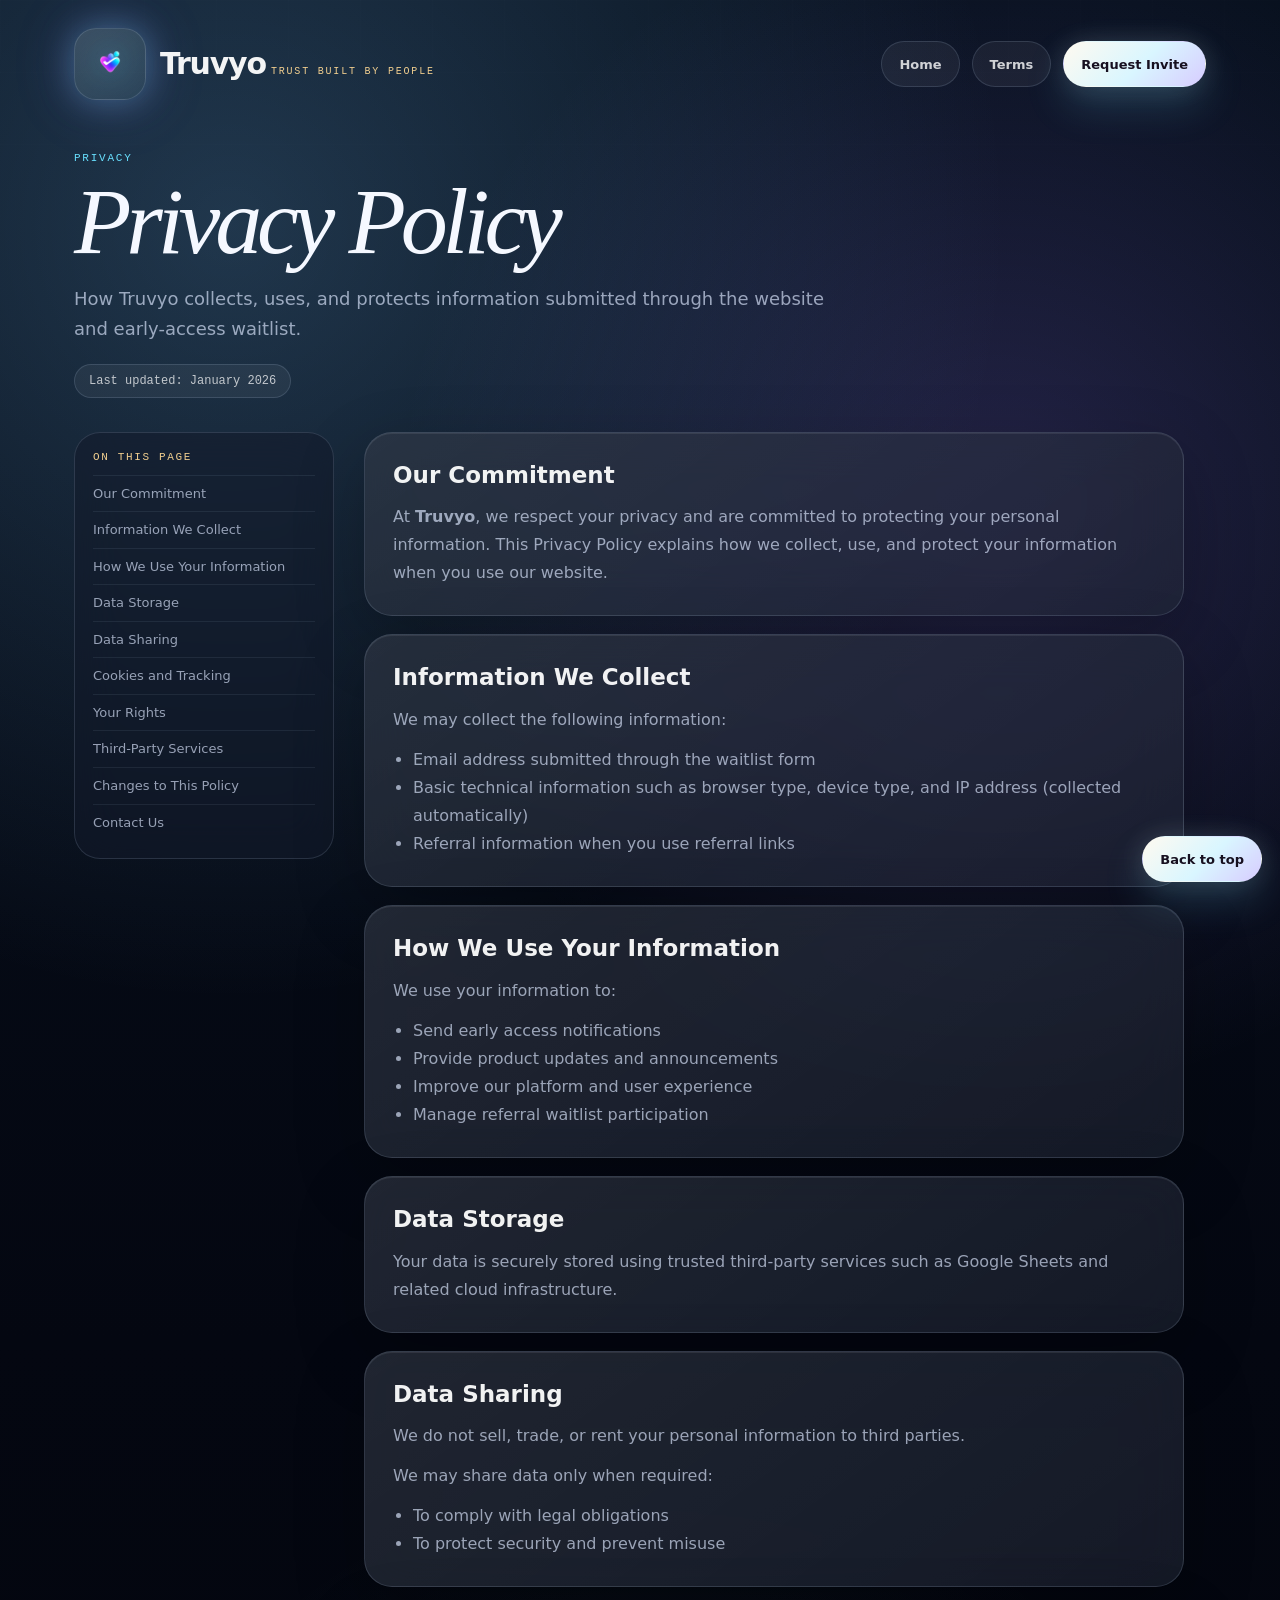
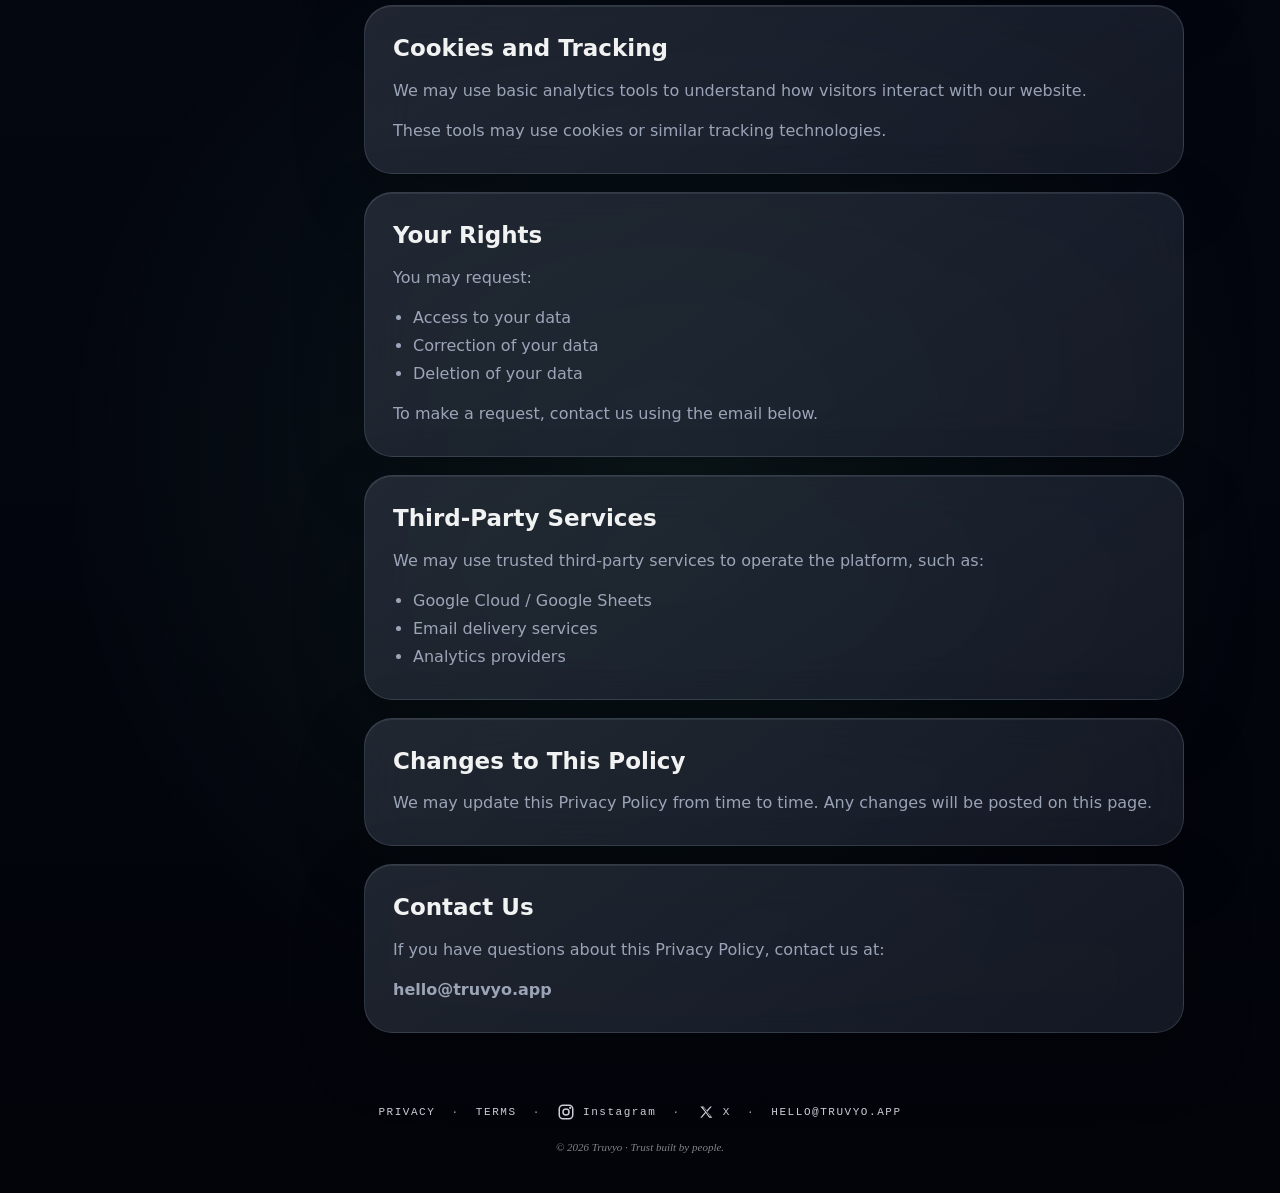
==== commit 217ae79c: "Fix Truvyo footer social icon visibility" ====
--- a/privacy.html
+++ b/privacy.html
@@ -146,9 +146,9 @@
       ·
       <a href="terms.html">TERMS</a>
       ·
-      <a href="https://www.instagram.com/truvyoapp" aria-label="Instagram"><svg viewBox="0 0 24 24" aria-hidden="true" focusable="false"><rect x="3" y="3" width="18" height="18" rx="5" fill="none" stroke="currentColor" stroke-width="2" /><circle cx="12" cy="12" r="4" fill="none" stroke="currentColor" stroke-width="2" /><circle cx="17.5" cy="6.5" r="1.4" fill="currentColor" /></svg><span>Instagram</span></a>
+      <a href="https://www.instagram.com/truvyoapp" aria-label="Instagram"><svg class="footer-social-icon" viewBox="0 0 24 24" aria-hidden="true" focusable="false"><rect x="3" y="3" width="18" height="18" rx="5" fill="none" stroke="currentColor" stroke-width="2" /><circle cx="12" cy="12" r="4" fill="none" stroke="currentColor" stroke-width="2" /><circle cx="17.5" cy="6.5" r="1.4" fill="currentColor" /></svg><span>Instagram</span></a>
       ·
-      <a href="https://x.com/truvyo" aria-label="X (Twitter)"><svg viewBox="0 0 24 24" aria-hidden="true" focusable="false"><path d="M4.5 4.5h4.3l4.1 5.6 4.8-5.6h2.1l-6 7 6.7 8h-4.3l-4.5-6.1-5.2 6.1H4.4l6.4-7.5-6.3-7.5Zm3.4 1.6 9 11.8h1.2L9.1 6.1H7.9Z" fill="currentColor" /></svg><span>X</span></a>
+      <a href="https://x.com/truvyo" aria-label="X (Twitter)"><svg class="footer-social-icon" viewBox="0 0 24 24" aria-hidden="true" focusable="false"><path d="M4.5 4.5h4.3l4.1 5.6 4.8-5.6h2.1l-6 7 6.7 8h-4.3l-4.5-6.1-5.2 6.1H4.4l6.4-7.5-6.3-7.5Zm3.4 1.6 9 11.8h1.2L9.1 6.1H7.9Z" fill="currentColor" /></svg><span>X</span></a>
       ·
       <a href="mailto:hello@truvyo.app">HELLO@TRUVYO.APP</a>
       <div class="footer-line">© 2026 Truvyo · Trust built by people.</div>
--- a/assets/truvyo.css
+++ b/assets/truvyo.css
@@ -29,6 +29,7 @@
   width: 100%;
   min-height: 100%;
   overflow-x: hidden;
+  touch-action: pan-y;
 }
 
 body {
@@ -345,10 +346,21 @@
 }
 
 .site-footer a svg {
-  width: 19px;
-  height: 19px;
+  width: 18px;
+  height: 18px;
+  display: inline-block;
   color: currentColor;
   flex: 0 0 auto;
+}
+
+.footer-social-icon {
+  width: 18px;
+  height: 18px;
+  flex: 0 0 auto;
+  display: inline-block;
+  color: currentColor;
+  opacity: 1;
+  visibility: visible;
 }
 
 .site-footer a:hover {
@@ -387,6 +399,16 @@
 }
 
 @media (max-width: 560px) {
+  html,
+  body {
+    overflow-x: clip;
+  }
+
+  .site-shell {
+    padding-left: 12px;
+    padding-right: 12px;
+  }
+
   .brand-mark {
     width: 64px;
     height: 64px;
@@ -402,6 +424,11 @@
     font-size: 27px;
   }
 
+  .site-nav {
+    flex-wrap: wrap;
+    gap: 8px;
+  }
+
   .site-nav,
   .button,
   .nav-link {
@@ -411,10 +438,80 @@
   .glass-card {
     border-radius: 22px;
     padding: 21px;
+    overflow-wrap: break-word;
+  }
+
+  .glass-card h2 {
+    font-size: 21px;
+  }
+
+  .glass-card p,
+  .glass-card li {
+    font-size: 15px;
+    line-height: 1.7;
+  }
+
+  .site-footer {
+    line-height: 1.9;
+  }
+
+  .site-footer a {
+    margin: 2px 5px;
+    min-height: 42px;
+    padding: 0 2px;
+    letter-spacing: 0.08em;
   }
 
   .back-top {
     display: none;
+  }
+}
+
+@media (hover: none), (pointer: coarse), (max-width: 768px) {
+  .site-shell,
+  main,
+  .content {
+    touch-action: pan-y;
+  }
+
+  body::before {
+    position: absolute;
+  }
+
+  .site-footer a:hover,
+  .nav-link:hover,
+  .button:hover {
+    transform: none;
+  }
+
+  .glass-card {
+    backdrop-filter: blur(12px);
+    -webkit-backdrop-filter: blur(12px);
+  }
+}
+
+@media (max-width: 380px) {
+  .site-shell {
+    padding-left: 10px;
+    padding-right: 10px;
+  }
+
+  .brand-mark {
+    width: 58px;
+    height: 58px;
+  }
+
+  .brand-mark img {
+    width: 44px;
+    height: 44px;
+  }
+
+  .wordmark {
+    font-size: 24px;
+  }
+
+  .glass-card {
+    padding: 18px;
   }
 }
 
